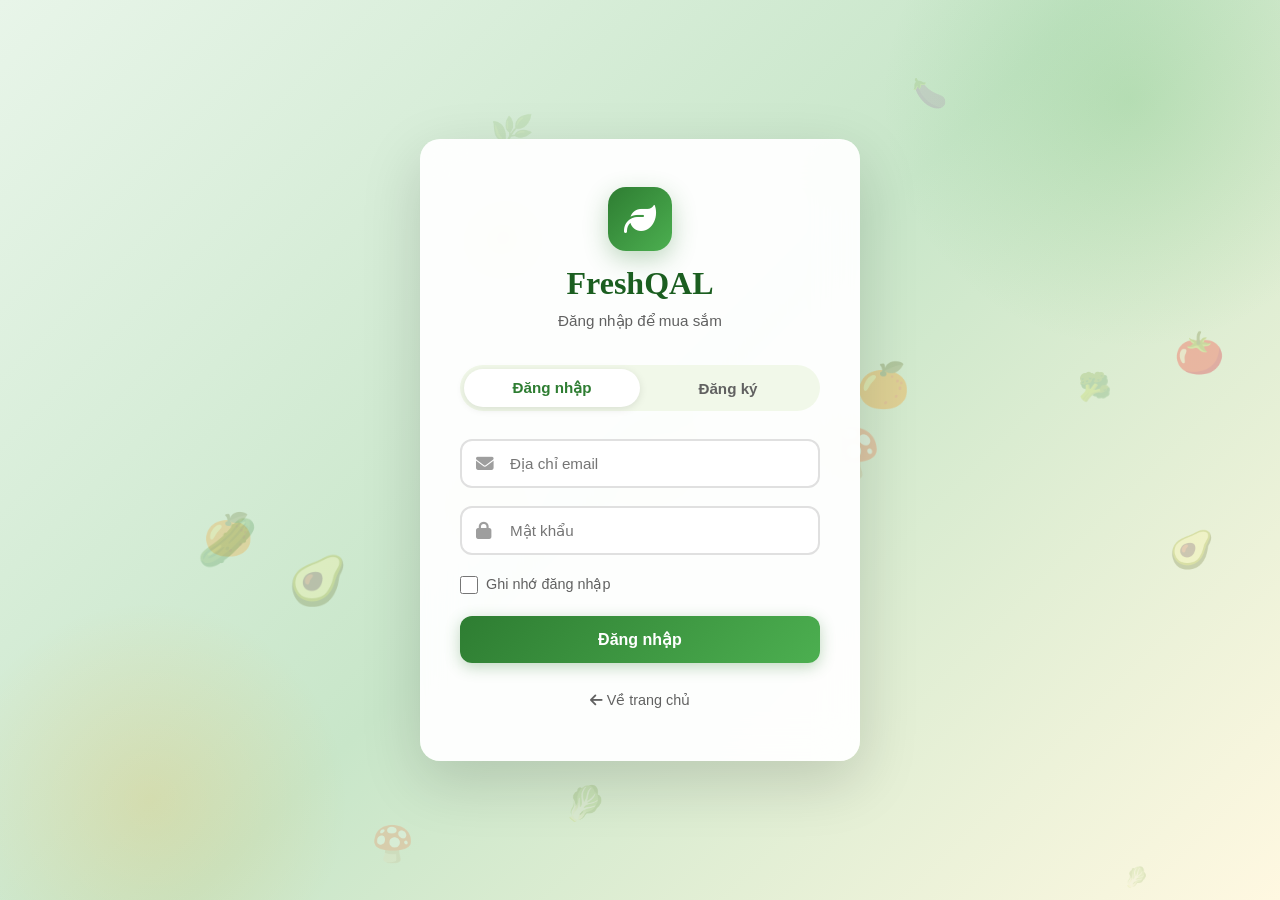
==== login.html @ bb4dff3e "upd ver fe day 2603" ====
<!DOCTYPE html>
<html lang="vi">
<head>
    <meta charset="UTF-8">
    <meta name="viewport" content="width=device-width, initial-scale=1.0">
    <title>Đăng nhập | FreshQAL - Rau Củ Quả Tươi Sạch</title>
    <link rel="stylesheet" href="css/style.css">
    <link rel="stylesheet" href="./fontawesome-free-6.6.0-web/css/all.css">
</head>
<body>

<div class="auth-page" id="authPage">
    <div class="floating-veggies" id="floatingVeggies"></div>

    <div class="auth-container">
        <div class="auth-card">
            <div class="auth-logo">
                <div class="logo-icon"><i class="fa-solid fa-leaf"></i></div>
                <h2>FreshQAL</h2>
                <p>Đăng nhập để mua sắm</p>
            </div>

            <div class="auth-tabs">
                <button class="auth-tab active" onclick="switchTab('login')">Đăng nhập</button>
                <button class="auth-tab" onclick="switchTab('register')">Đăng ký</button>
            </div>

            <!-- Login Form -->
            <form class="auth-form active" id="loginForm" onsubmit="handleLogin(event)">
                <div class="form-input-wrapper">
                    <span class="input-icon"><i class="fa-solid fa-envelope"></i></span>
                    <input type="email" id="loginEmail" placeholder="Địa chỉ email" required>
                </div>
                <div class="form-input-wrapper">
                    <span class="input-icon"><i class="fa-solid fa-lock"></i></span>
                    <input type="password" id="loginPassword" placeholder="Mật khẩu" required>
                </div>
                <label class="form-checkbox">
                    <input type="checkbox" id="rememberMe">
                    Ghi nhớ đăng nhập
                </label>
                <button type="submit" class="auth-btn">Đăng nhập</button>
            </form>

            <!-- Register Form -->
            <form class="auth-form" id="registerForm" onsubmit="handleRegister(event)">
                <div class="form-input-wrapper">
                    <span class="input-icon"><i class="fa-solid fa-user"></i></span>
                    <input type="text" id="regName" placeholder="Họ và tên" required>
                </div>
                <div class="form-input-wrapper">
                    <span class="input-icon"><i class="fa-solid fa-envelope"></i></span>
                    <input type="email" id="regEmail" placeholder="Địa chỉ email" required>
                </div>
                <div class="form-input-wrapper">
                    <span class="input-icon"><i class="fa-solid fa-lock"></i></span>
                    <input type="password" id="regPassword" placeholder="Mật khẩu" required>
                </div>
                <div class="form-input-wrapper">
                    <span class="input-icon"><i class="fa-solid fa-lock"></i></span>
                    <input type="password" id="regConfirmPassword" placeholder="Xác nhận mật khẩu" required>
                </div>
                <button type="submit" class="auth-btn">Đăng ký</button>
            </form>

            <div style="text-align:center; margin-top:24px;">
                <a href="index.html" style="color:var(--text-secondary); font-size:0.9rem;">
                <i class="fa-solid fa-arrow-left"></i> Về trang chủ
                </a>
            </div>
        </div>
    </div>
</div>

<script src="js/data.js"></script>
<script src="js/app.js"></script>
<script src="js/components.js"></script>
<script>
    /* ── Tab switching ── */
    function switchTab(tab) {
        document.querySelectorAll('.auth-tab').forEach(t => t.classList.remove('active'));
        document.querySelectorAll('.auth-form').forEach(f => {
            f.classList.remove('active');
            f.style.animation = '';
        });

        if (tab === 'login') {
            document.querySelector('.auth-tab:first-child').classList.add('active');
            const form = document.getElementById('loginForm');
            form.classList.add('active');
            form.style.animation = 'fadeInUp 0.4s ease';
        } else {
            document.querySelector('.auth-tab:last-child').classList.add('active');
            const form = document.getElementById('registerForm');
            form.classList.add('active');
            form.style.animation = 'fadeInUp 0.4s ease';
        }
    }

    /* ── Login ── */
    async function handleLogin(e) {
        e.preventDefault();
        const email = document.getElementById('loginEmail').value.trim();
        const password = document.getElementById('loginPassword').value;

        if (!email || !password) {
            showToast('Vui lòng nhập đầy đủ thông tin!', 'warning');
            return;
        }

        const btn = document.querySelector('#loginForm .auth-btn');
        btn.disabled = true;
        btn.textContent = 'Đang đăng nhập...';

        try {
            const user = await loginAPI(email, password);
            setCurrentUser(user);
            showToast(`Chào mừng ${user.name}! Đang chuyển hướng...`, 'success');

            setTimeout(() => {
                switch (user.role) {
                    case 'admin': window.location.href = 'admin/dashboard.html'; break;
                    case 'staff': window.location.href = 'staff/dashboard.html'; break;
                    default:      window.location.href = 'index.html'; break;
                }
            }, 800);
        } catch (err) {
            showToast('Email hoặc mật khẩu không đúng!', 'error');
            document.getElementById('loginForm').style.animation = 'shake 0.4s ease';
            setTimeout(() => {
                document.getElementById('loginForm').style.animation = '';
            }, 400);
        } finally {
            btn.disabled = false;
            btn.textContent = 'Đăng nhập';
        }
    }

    /* ── Register ── */
    async function handleRegister(e) {
        e.preventDefault();
        const name = document.getElementById('regName').value.trim();
        const email = document.getElementById('regEmail').value.trim();
        const password = document.getElementById('regPassword').value;
        const confirmPassword = document.getElementById('regConfirmPassword').value;

        if (!name || !email || !password || !confirmPassword) {
            showToast('Vui lòng nhập đầy đủ thông tin!', 'warning');
            return;
        }

        const emailRegex = /^[^\s@]+@[^\s@]+\.[^\s@]+$/;
        if (!emailRegex.test(email)) {
            showToast('Email không hợp lệ!', 'warning');
            return;
        }
        if (password.length < 8) {
            showToast('Mật khẩu phải có ít nhất 8 ký tự!', 'warning');
            return;
        }
        if (password !== confirmPassword) {
            showToast('Mật khẩu xác nhận không khớp!', 'error');
            return;
        }

        const btn = document.querySelector('#registerForm .auth-btn');
        btn.disabled = true;
        btn.textContent = 'Đang đăng ký...';

        try {
            const result = await signUpAPI(name, email, password, confirmPassword);
            showToast(result || 'Đăng ký thành công!', 'success');
            setTimeout(() => switchTab('login'), 800);
        } catch (err) {
            showToast(err.message || 'Đăng ký thất bại! Email có thể đã được sử dụng.', 'error');
        } finally {
            btn.disabled = false;
            btn.textContent = 'Đăng ký';
        }
    }

    /* ── Floating vegetable emojis ── */
    function createFloatingVeggies() {
        const container = document.getElementById('floatingVeggies');
        const emojis = ['🥬','🥕','🍎','🍄','🌿','🥦','🍅','🌽','🥒','🍆','🍇','🍊','🥑','🫑','🧅'];
        const count = 18;

        for (let i = 0; i < count; i++) {
            const el = document.createElement('span');
            el.className = 'floating-veggie';
            el.textContent = emojis[Math.floor(Math.random() * emojis.length)];
            el.style.left = Math.random() * 100 + '%';
            el.style.top = Math.random() * 100 + '%';
            el.style.fontSize = (1.2 + Math.random() * 2) + 'rem';
            el.style.animationDuration = (4 + Math.random() * 8) + 's';
            el.style.animationDelay = (Math.random() * 5) + 's';
            el.style.opacity = 0.12 + Math.random() * 0.18;
            container.appendChild(el);
        }
    }

    /* ── Redirect if already logged in ── */
    (function checkAlreadyLoggedIn() {
        const user = getCurrentUser();
        if (user) {
            switch (user.role) {
                case 'admin': window.location.href = 'admin/dashboard.html'; break;
                case 'staff': window.location.href = 'staff/dashboard.html'; break;
                default:      window.location.href = 'index.html'; break;
            }
        }
    })();

    document.addEventListener('DOMContentLoaded', createFloatingVeggies);
</script>

<style>
    .floating-veggies {
        position: absolute;
        top: 0; left: 0;
        width: 100%; height: 100%;
        pointer-events: none;
        z-index: 0;
        overflow: hidden;
    }
    .floating-veggie {
        position: absolute;
        animation: floatVeggie 6s ease-in-out infinite alternate;
        pointer-events: none;
        user-select: none;
    }
    @keyframes floatVeggie {
        0%   { transform: translateY(0) rotate(0deg); }
        50%  { transform: translateY(-30px) rotate(15deg); }
        100% { transform: translateY(10px) rotate(-10deg); }
    }
</style>

</body>
</html>
---- css/style.css ----
/* Category chip for product card */
.category-chip {
    background: #e8f5e9;
    color: #388e3c;
    border-radius: 12px;
    padding: 2px 10px;
    font-size: 0.85em;
    font-weight: 500;
    margin-bottom: 2px;
    display: inline-block;
    border: 1px solid #c8e6c9;
}
@import url('https://fonts.googleapis.com/css2?family=Quicksand:wght@300;400;500;600;700&family=Playfair+Display:wght@400;600;700&display=swap');

:root {
    --primary: #2E7D32;
    --primary-light: #4CAF50;
    --primary-lighter: #81C784;
    --primary-bg: #E8F5E9;
    --accent: #ffa61e;
    --accent-light: #FFA726;
    --accent-bg: #FFF3E0;
    --danger: #E53935;
    --danger-bg: #FFEBEE;
    --info: #1565C0;
    --info-bg: #E3F2FD;
    --warning: #F9A825;
    --warning-bg: #FFFDE7;
    --success: #2E7D32;
    --success-bg: #E8F5E9;
    --dark: #1B5E20;
    --text: #212121;
    --text-secondary: #616161;
    --text-light: #9E9E9E;
    --bg: #FAFFFE;
    --bg-secondary: #F1F8E9;
    --card: #FFFFFF;
    --border: #E0E0E0;
    --shadow: 0 2px 12px rgba(0,0,0,0.08);
    --shadow-lg: 0 8px 30px rgba(0,0,0,0.12);
    --shadow-xl: 0 20px 60px rgba(0,0,0,0.15);
    --radius: 12px;
    --radius-lg: 20px;
    --transition: all 0.3s cubic-bezier(0.4, 0, 0.2, 1);
    --font: 'Quicksand', sans-serif;
    --font-display: 'Playfair Display', serif;
}

* { margin: 0; padding: 0; box-sizing: border-box; }

html {
    scroll-behavior: smooth;
    font-size: 16px;
}

body {
    font-family: var(--font);
    background: var(--bg);
    color: var(--text);
    line-height: 1.6;
    overflow-x: hidden;
}

/* ═══════════════════════════════════════════
   PAGE TRANSITION
   ═══════════════════════════════════════════ */
.page-transition {
    position: fixed;
    top: 0; left: 0;
    width: 100%; height: 100%;
    background: linear-gradient(135deg, var(--primary), var(--primary-light));
    z-index: 99999;
    display: flex;
    align-items: center;
    justify-content: center;
    animation: pageSlideOut 0.6s 0.3s forwards;
}
.page-transition .loader-icon {
    font-size: 3rem;
    animation: bounce 0.6s ease infinite alternate;
    color: white;
}
@keyframes pageSlideOut {
    to { transform: translateY(-100%); opacity: 0; }
}
@keyframes bounce {
    to { transform: translateY(-15px) scale(1.1); }
}

/* ═══════════════════════════════════════════
   SCROLLBAR
   ═══════════════════════════════════════════ */
::-webkit-scrollbar { width: 8px; }
::-webkit-scrollbar-track { background: var(--bg-secondary); }
::-webkit-scrollbar-thumb {
    background: var(--primary-lighter);
    border-radius: 10px;
}
::-webkit-scrollbar-thumb:hover { background: var(--primary); }

/* ═══════════════════════════════════════════
   TYPOGRAPHY
   ═══════════════════════════════════════════ */
h1, h2, h3, h4, h5, h6 { font-weight: 700; line-height: 1.3; }
h1 { font-size: 2.5rem; }
h2 { font-size: 2rem; }
h3 { font-size: 1.5rem; }
a { text-decoration: none; color: var(--primary); transition: var(--transition); }
a:hover { color: var(--accent); }

/* ═══════════════════════════════════════════
   BUTTONS
   ═══════════════════════════════════════════ */
.btn {
    display: inline-flex;
    align-items: center;
    gap: 8px;
    padding: 12px 28px;
    border: none;
    border-radius: 50px;
    font-family: var(--font);
    font-size: 0.95rem;
    font-weight: 600;
    cursor: pointer;
    transition: var(--transition);
    position: relative;
    overflow: hidden;
    text-decoration: none;
}
.btn::after {
    content: '';
    position: absolute;
    top: 50%; left: 50%;
    width: 0; height: 0;
    border-radius: 50%;
    background: rgba(255,255,255,0.3);
    transform: translate(-50%,-50%);
    transition: width 0.6s, height 0.6s;
}
.btn:active::after {
    width: 300px; height: 300px;
}

.btn-primary {
    background: linear-gradient(135deg, var(--primary), var(--primary-light));
    color: white;
    box-shadow: 0 4px 15px rgba(46,125,50,0.3);
}
.btn-primary:hover {
    transform: translateY(-2px);
    box-shadow: 0 6px 25px rgba(46,125,50,0.4);
}

.btn-accent {
    background: linear-gradient(135deg, var(--accent), var(--accent-light));
    color: white;
    box-shadow: 0 4px 15px rgba(255,111,0,0.3);
}
.btn-accent:hover {
    transform: translateY(-2px);
    box-shadow: 0 6px 25px rgba(255,111,0,0.4);
}

.btn-outline {
    background: transparent;
    color: var(--primary);
    border: 2px solid var(--primary);
}
.btn-outline:hover {
    background: var(--primary);
    color: white;
    transform: translateY(-2px);
}

.btn-danger {
    background: linear-gradient(135deg, var(--danger), #EF5350);
    color: white;
    box-shadow: 0 4px 15px rgba(229,57,53,0.3);
}
.btn-danger:hover {
    transform: translateY(-2px);
    box-shadow: 0 6px 25px rgba(229,57,53,0.4);
}

.btn-sm { padding: 8px 18px; font-size: 0.85rem; }
.btn-lg { padding: 16px 36px; font-size: 1.1rem; }
.btn-icon {
    width: 42px; height: 42px;
    padding: 0;
    border-radius: 50%;
    display: inline-flex;
    align-items: center;
    justify-content: center;
}

.btn-ghost {
    background: transparent;
    color: var(--text-secondary);
    padding: 8px 16px;
}
.btn-ghost:hover { background: var(--primary-bg); color: var(--primary); }

/* ═══════════════════════════════════════════
   HEADER / NAVBAR
   ═══════════════════════════════════════════ */
.navbar {
    position: fixed;
    top: 0; left: 0; right: 0;
    z-index: 1000;
    background: rgba(255,255,255,0.95);
    backdrop-filter: blur(20px);
    -webkit-backdrop-filter: blur(20px);
    border-bottom: 1px solid rgba(0,0,0,0.05);
    transition: var(--transition);
}
.navbar.scrolled {
    box-shadow: 0 2px 20px rgba(0,0,0,0.1);
}
.navbar-inner {
    max-width: 1400px;
    margin: 0 auto;
    padding: 0 24px;
    display: flex;
    align-items: center;
    justify-content: space-between;
    height: 72px;
}
.nav-logo {
    display: flex;
    align-items: center;
    gap: 10px;
    font-size: 1.5rem;
    font-weight: 700;
    color: var(--primary);
}
.nav-logo span { font-family: var(--font-display); }
.nav-logo .logo-icon {
    width: 42px; height: 42px;
    background: linear-gradient(135deg, var(--primary), var(--primary-light));
    border-radius: 12px;
    display: flex; align-items: center; justify-content: center;
    font-size: 1.4rem;
    color: white;
    box-shadow: 0 4px 12px rgba(46,125,50,0.3);
}

.nav-search {
    flex: 1;
    max-width: 500px;
    margin: 0 40px;
    position: relative;
}
.nav-search input {
    width: 100%;
    padding: 12px 20px 12px 48px;
    border: 2px solid var(--border);
    border-radius: 50px;
    font-family: var(--font);
    font-size: 0.95rem;
    background: var(--bg-secondary);
    transition: var(--transition);
    outline: none;
}
.nav-search input:focus {
    border-color: var(--primary-light);
    background: white;
    box-shadow: 0 0 0 4px rgba(76,175,80,0.1);
}
.nav-search .search-icon {
    position: absolute;
    left: 18px; top: 50%;
    transform: translateY(-50%);
    color: var(--text-light);
    font-size: 1.1rem;
}

.nav-actions {
    display: flex;
    align-items: center;
    gap: 8px;
}
.nav-actions .nav-btn {
    width: 44px; height: 44px;
    border-radius: 50%;
    border: none;
    background: transparent;
    cursor: pointer;
    display: flex; align-items: center; justify-content: center;
    font-size: 1.3rem;
    color: var(--text-secondary);
    transition: var(--transition);
    position: relative;
}
.nav-actions .nav-btn:hover {
    background: var(--primary-bg);
    color: var(--primary);
    transform: scale(1.1);
}
.nav-btn .badge {
    position: absolute;
    top: 2px; right: 2px;
    width: 20px; height: 20px;
    background: var(--danger);
    color: white;
    border-radius: 50%;
    font-size: 0.7rem;
    font-weight: 700;
    display: flex; align-items: center; justify-content: center;
    border: 2px solid white;
    animation: badgePop 0.3s ease;
}
@keyframes badgePop {
    0% { transform: scale(0); }
    50% { transform: scale(1.3); }
    100% { transform: scale(1); }
}

.nav-user {
    display: flex;
    align-items: center;
    gap: 10px;
    padding: 6px 16px 6px 6px;
    border-radius: 50px;
    background: var(--primary-bg);
    cursor: pointer;
    transition: var(--transition);
    border: none;
    font-family: var(--font);
}
.nav-user:hover { background: var(--primary-lighter); color: white; }
.nav-user .avatar {
    width: 34px; height: 34px;
    border-radius: 50%;
    background: linear-gradient(135deg, var(--primary), var(--accent));
    display: flex; align-items: center; justify-content: center;
    color: white;
    font-weight: 700;
    font-size: 0.85rem;
}
.nav-user .user-name {
    font-weight: 600;
    font-size: 0.9rem;
    color: var(--dark);
}

/* Mobile menu */
.mobile-menu-btn {
    display: none;
    width: 44px; height: 44px;
    border: none;
    background: transparent;
    cursor: pointer;
    flex-direction: column;
    align-items: center;
    justify-content: center;
    gap: 5px;
}
.mobile-menu-btn span {
    width: 24px; height: 2.5px;
    background: var(--text);
    border-radius: 2px;
    transition: var(--transition);
}

/* ═══════════════════════════════════════════
   HERO SECTION
   ═══════════════════════════════════════════ */
.hero {
    min-height: 600px;
    margin-top: 72px;
    background: linear-gradient(135deg, #E8F5E9 0%, #C8E6C9 50%, #FFF8E1 100%);
    display: flex;
    align-items: center;
    overflow: hidden;
    position: relative;
}
.hero::before {
    content: '';
    position: absolute;
    top: -50%; right: -20%;
    width: 800px; height: 800px;
    background: radial-gradient(circle, rgba(76,175,80,0.15), transparent 70%);
    border-radius: 50%;
    animation: floatBg 20s ease infinite;
}
.hero::after {
    content: '';
    position: absolute;
    bottom: -30%; left: -10%;
    width: 600px; height: 600px;
    background: radial-gradient(circle, rgba(255,152,0,0.1), transparent 70%);
    border-radius: 50%;
    animation: floatBg 15s ease infinite reverse;
}
@keyframes floatBg {
    0%, 100% { transform: translate(0, 0); }
    50% { transform: translate(30px, -30px); }
}

.hero-inner {
    max-width: 1400px;
    margin: 0 auto;
    padding: 60px 24px;
    display: grid;
    grid-template-columns: 1fr 1fr;
    gap: 60px;
    align-items: center;
    position: relative;
    z-index: 1;
}
.hero-content h1 {
    font-family: var(--font-display);
    font-size: 3.5rem;
    color: var(--dark);
    margin-bottom: 20px;
    line-height: 1.2;
}
.hero-content h1 .highlight {
    color: var(--primary);
    position: relative;
}
.hero-content h1 .highlight::after {
    content: '';
    position: absolute;
    bottom: 5px; left: 0;
    width: 100%; height: 12px;
    background: rgba(255,152,0,0.3);
    border-radius: 6px;
    z-index: -1;
}
.hero-content p {
    font-size: 1.15rem;
    color: var(--text-secondary);
    margin-bottom: 32px;
    max-width: 500px;
}
.hero-buttons { display: flex; gap: 16px; flex-wrap: wrap; }

.hero-visual {
    display: flex;
    align-items: center;
    justify-content: center;
    position: relative;
}
.hero-image-grid {
    display: grid;
    grid-template-columns: repeat(2, 1fr);
    gap: 16px;
    max-width: 480px;
}
.hero-card {
    background: white;
    border-radius: var(--radius-lg);
    overflow: hidden;
    box-shadow: var(--shadow);
    transition: var(--transition);
    animation: fadeInUp 0.6s ease backwards;
}
.hero-card:nth-child(1) { animation-delay: 0.1s; }
.hero-card:nth-child(2) { animation-delay: 0.2s; transform: translateY(30px); }
.hero-card:nth-child(3) { animation-delay: 0.3s; }
.hero-card:nth-child(4) { animation-delay: 0.4s; transform: translateY(30px); }
.hero-card:hover { transform: translateY(-8px); box-shadow: var(--shadow-lg); }
.hero-card:nth-child(2):hover { transform: translateY(22px); }
.hero-card:nth-child(4):hover { transform: translateY(22px); }
.hero-card-img {
    height: 140px;
    display: flex; align-items: center; justify-content: center;
    font-size: 4rem;
    background: linear-gradient(135deg, var(--primary-bg), #C8E6C9);
}
.hero-card-info { padding: 14px; }
.hero-card-info h4 { font-size: 0.9rem; color: var(--text); }
.hero-card-info .price { color: var(--accent); font-weight: 700; font-size: 0.95rem; }

.hero-stats {
    display: flex;
    gap: 40px;
    margin-top: 40px;
}
.hero-stat { text-align: center; }
.hero-stat .stat-num {
    font-size: 2rem;
    font-weight: 700;
    color: var(--primary);
    font-family: var(--font-display);
}
.hero-stat .stat-label {
    font-size: 0.85rem;
    color: var(--text-secondary);
}

/* ═══════════════════════════════════════════
   FLOATING DECORATIONS
   ═══════════════════════════════════════════ */
.floating-item {
    position: absolute;
    font-size: 2.5rem;
    opacity: 0.6;
    animation: float 6s ease-in-out infinite;
    z-index: 0;
    pointer-events: none;
}
.floating-item:nth-child(1) { top: 15%; left: 5%; animation-delay: 0s; }
.floating-item:nth-child(2) { top: 60%; right: 8%; animation-delay: 1s; font-size: 2rem; }
.floating-item:nth-child(3) { bottom: 20%; left: 15%; animation-delay: 2s; font-size: 1.8rem; }
.floating-item:nth-child(4) { top: 30%; right: 25%; animation-delay: 3s; font-size: 2.2rem; }
@keyframes float {
    0%, 100% { transform: translateY(0) rotate(0deg); }
    50% { transform: translateY(-20px) rotate(10deg); }
}

/* ═══════════════════════════════════════════
   SECTION STYLES
   ═══════════════════════════════════════════ */
.section {
    padding: 80px 24px;
    max-width: 1400px;
    margin: 0 auto;
}
.section-header {
    text-align: center;
    margin-bottom: 50px;
}
.section-header h2 {
    font-family: var(--font-display);
    color: var(--dark);
    margin-bottom: 12px;
}
.section-header p {
    color: var(--text-secondary);
    font-size: 1.05rem;
}
.section-header .section-line {
    width: 60px; height: 4px;
    background: linear-gradient(to right, var(--primary), var(--accent));
    border-radius: 2px;
    margin: 16px auto 0;
}

/* ═══════════════════════════════════════════
   CATEGORY CARDS
   ═══════════════════════════════════════════ */
.category-grid {
    display: grid;
    grid-template-columns: repeat(auto-fit, minmax(200px, 1fr));
    gap: 20px;
}
.category-card {
    background: white;
    border-radius: var(--radius-lg);
    padding: 30px 20px;
    text-align: center;
    cursor: pointer;
    transition: var(--transition);
    border: 2px solid transparent;
    position: relative;
    overflow: hidden;
}
.category-card::before {
    content: '';
    position: absolute;
    top: 0; left: 0;
    width: 100%; height: 100%;
    background: linear-gradient(135deg, var(--primary-bg), transparent);
    opacity: 0;
    transition: var(--transition);
}
.category-card:hover {
    border-color: var(--primary-light);
    transform: translateY(-8px);
    box-shadow: var(--shadow-lg);
}
.category-card:hover::before { opacity: 1; }
.category-card .cat-icon {
    font-size: 3rem;
    margin-bottom: 12px;
    display: block;
    position: relative;
    z-index: 1;
    transition: var(--transition);
}
.category-card:hover .cat-icon { transform: scale(1.2) rotate(-5deg); }
.category-card h4 {
    font-size: 1rem;
    color: var(--text);
    position: relative;
    z-index: 1;
}
.category-card .cat-count {
    font-size: 0.85rem;
    color: var(--text-light);
    margin-top: 4px;
    position: relative;
    z-index: 1;
}

/* ═══════════════════════════════════════════
   PRODUCT CARDS
   ═══════════════════════════════════════════ */
.product-grid {
    display: grid;
    grid-template-columns: repeat(auto-fill, minmax(260px, 1fr));
    gap: 24px;
}
.product-card {
    background: white;
    border-radius: var(--radius-lg);
    overflow: hidden;
    box-shadow: var(--shadow);
    transition: var(--transition);
    cursor: pointer;
    position: relative;
}
.product-card:hover {
    transform: translateY(-8px);
    box-shadow: var(--shadow-lg);
}
.product-card .card-img {
    height: 220px;
    background: linear-gradient(135deg, #f0f9f0, #e8f5e9);
    display: flex; align-items: center; justify-content: center;
    font-size: 5rem;
    position: relative;
    overflow: hidden;
}
.product-card .card-img::after {
    content: '';
    position: absolute;
    bottom: 0; left: 0; right: 0;
    height: 40px;
    background: linear-gradient(transparent, rgba(255,255,255,0.8));
}
.product-card .card-badge {
    position: absolute;
    top: 12px; left: 12px;
    padding: 4px 12px;
    border-radius: 20px;
    font-size: 0.75rem;
    font-weight: 700;
    z-index: 2;
}
.badge-new { background: var(--primary); color: white; }
.badge-sale { background: var(--danger); color: white; }
.badge-hot { background: var(--accent); color: white; }

.product-card .card-actions {
    position: absolute;
    top: 12px; right: 12px;
    display: flex;
    flex-direction: column;
    gap: 8px;
    z-index: 2;
    opacity: 0;
    transform: translateX(10px);
    transition: var(--transition);
}
.product-card:hover .card-actions {
    opacity: 1;
    transform: translateX(0);
}
.card-actions .action-btn {
    width: 38px; height: 38px;
    border-radius: 50%;
    border: none;
    background: white;
    box-shadow: 0 2px 8px rgba(0,0,0,0.15);
    cursor: pointer;
    display: flex; align-items: center; justify-content: center;
    font-size: 1rem;
    transition: var(--transition);
}
.card-actions .action-btn:hover {
    background: var(--primary);
    color: white;
    transform: scale(1.15);
}

.product-card .card-body { padding: 18px; }
.product-card .card-category {
    font-size: 0.8rem;
    color: var(--primary);
    font-weight: 600;
    text-transform: uppercase;
    letter-spacing: 0.5px;
}
.product-card .card-title {
    font-size: 1.05rem;
    font-weight: 700;
    color: var(--text);
    margin: 6px 0 8px;
    display: -webkit-box;
    -webkit-line-clamp: 2;
    -webkit-box-orient: vertical;
    overflow: hidden;
}
.product-card .card-meta {
    display: flex;
    align-items: center;
    gap: 6px;
    font-size: 0.82rem;
    color: var(--text-light);
    margin-bottom: 12px;
}
.product-card .card-footer {
    display: flex;
    align-items: center;
    justify-content: space-between;
}
.product-card .card-price {
    font-size: 1.2rem;
    font-weight: 700;
    color: var(--accent);
}
.product-card .card-price small {
    font-size: 0.75rem;
    color: var(--text-light);
    font-weight: 400;
}
.product-card .add-cart-btn {
    width: 40px; height: 40px;
    border-radius: 50%;
    border: 2px solid var(--primary);
    background: transparent;
    color: var(--primary);
    cursor: pointer;
    display: flex; align-items: center; justify-content: center;
    font-size: 1.2rem;
    transition: var(--transition);
}
.product-card .add-cart-btn:hover {
    background: var(--primary);
    color: white;
    transform: rotate(90deg) scale(1.1);
}

/* ═══════════════════════════════════════════
   PRODUCT DETAIL PAGE
   ═══════════════════════════════════════════ */
.product-detail {
    margin-top: 72px;
    padding: 40px 24px;
    max-width: 1400px;
    margin-left: auto;
    margin-right: auto;
}
.product-detail-grid {
    display: grid;
    grid-template-columns: 1fr 1fr;
    gap: 50px;
    align-items: start;
}
.pd-gallery { position: relative; }
.pd-main-image {
    width: 100%;
    height: 450px;
    background: linear-gradient(135deg, #f0f9f0, #e8f5e9);
    border-radius: var(--radius-lg);
    display: flex; align-items: center; justify-content: center;
    font-size: 10rem;
    overflow: hidden;
    position: relative;
}
.pd-main-image img {
    max-width: 100%; max-height: 100%; object-fit: contain;
}
.pd-thumbnails {
    display: flex;
    gap: 12px;
    margin-top: 16px;
}
.pd-thumb {
    width: 80px; height: 80px;
    border-radius: var(--radius);
    background: var(--primary-bg);
    display: flex; align-items: center; justify-content: center;
    font-size: 2.5rem;
    cursor: pointer;
    border: 2px solid transparent;
    transition: var(--transition);
}
.pd-thumb:hover, .pd-thumb.active {
    border-color: var(--primary);
    transform: scale(1.05);
}

.pd-info h1 {
    font-family: var(--font-display);
    font-size: 2rem;
    color: var(--dark);
    margin-bottom: 10px;
}
.pd-category {
    display: inline-block;
    padding: 4px 14px;
    background: var(--primary-bg);
    color: var(--primary);
    border-radius: 20px;
    font-size: 0.85rem;
    font-weight: 600;
    margin-bottom: 16px;
}
.pd-price {
    font-size: 2rem;
    font-weight: 700;
    color: var(--accent);
    margin-bottom: 20px;
}
.pd-price small {
    font-size: 0.9rem;
    color: var(--text-light);
    font-weight: 400;
}

.pd-specs {
    display: grid;
    grid-template-columns: repeat(2, 1fr);
    gap: 12px;
    margin-bottom: 24px;
}
.pd-spec {
    padding: 12px 16px;
    background: var(--bg-secondary);
    border-radius: var(--radius);
    display: flex;
    align-items: center;
    gap: 10px;
}
.pd-spec .spec-icon { font-size: 1.3rem; }
.pd-spec .spec-label { font-size: 0.8rem; color: var(--text-light); }
.pd-spec .spec-value { font-size: 0.9rem; font-weight: 600; color: var(--text); }

.pd-description {
    margin-bottom: 24px;
    padding: 20px;
    background: var(--bg-secondary);
    border-radius: var(--radius);
}
.pd-description h3 { margin-bottom: 10px; font-size: 1.1rem; }
.pd-description p { color: var(--text-secondary); font-size: 0.95rem; }

.pd-quantity {
    display: flex;
    align-items: center;
    gap: 16px;
    margin-bottom: 24px;
}
.qty-control {
    display: flex;
    align-items: center;
    border: 2px solid var(--border);
    border-radius: 50px;
    overflow: hidden;
}
.qty-control button {
    width: 44px; height: 44px;
    border: none;
    background: transparent;
    cursor: pointer;
    font-size: 1.2rem;
    font-weight: 700;
    color: var(--text);
    transition: var(--transition);
}
.qty-control button:hover { background: var(--primary-bg); color: var(--primary); }
.qty-control input {
    width: 60px;
    text-align: center;
    border: none;
    font-family: var(--font);
    font-size: 1.1rem;
    font-weight: 700;
    outline: none;
}
.qty-stock {
    font-size: 0.9rem;
    color: var(--text-light);
}
.qty-stock strong { color: var(--primary); }

.pd-buttons {
    display: flex;
    gap: 14px;
    flex-wrap: wrap;
}

/* ═══════════════════════════════════════════
   CART PAGE
   ═══════════════════════════════════════════ */
.cart-page, .checkout-page, .orders-page {
    margin-top: 72px;
    padding: 40px 24px;
    max-width: 1200px;
    margin-left: auto;
    margin-right: auto;
}
.page-title {
    font-family: var(--font-display);
    font-size: 2rem;
    color: var(--dark);
    margin-bottom: 30px;
    display: flex;
    align-items: center;
    gap: 12px;
}
.page-title .title-icon { font-size: 1.5rem; }

.cart-layout {
    display: grid;
    grid-template-columns: 1fr 360px;
    gap: 30px;
    align-items: start;
}

.cart-items { display: flex; flex-direction: column; gap: 16px; }
.cart-item {
    display: grid;
    grid-template-columns: 100px 1fr auto;
    gap: 20px;
    align-items: center;
    background: white;
    padding: 20px;
    border-radius: var(--radius-lg);
    box-shadow: var(--shadow);
    transition: var(--transition);
    animation: fadeInUp 0.3s ease;
}
.cart-item:hover { box-shadow: var(--shadow-lg); }
.cart-item-img {
    width: 100px; height: 100px;
    background: var(--primary-bg);
    border-radius: var(--radius);
    display: flex; align-items: center; justify-content: center;
    font-size: 3rem;
}
.cart-item-info h4 { font-size: 1rem; color: var(--text); margin-bottom: 4px; }
.cart-item-info .item-price {
    font-size: 1.1rem;
    font-weight: 700;
    color: var(--accent);
}
.cart-item-actions {
    display: flex;
    flex-direction: column;
    align-items: flex-end;
    gap: 10px;
}
.cart-item-actions .remove-btn {
    border: none;
    background: none;
    color: var(--text-light);
    cursor: pointer;
    font-size: 1.2rem;
    padding: 4px;
    transition: var(--transition);
}
.cart-item-actions .remove-btn:hover { color: var(--danger); transform: scale(1.2); }

.cart-summary {
    background: white;
    border-radius: var(--radius-lg);
    padding: 28px;
    box-shadow: var(--shadow);
    position: sticky;
    top: 100px;
}
.cart-summary h3 { margin-bottom: 20px; font-size: 1.2rem; }
.summary-row {
    display: flex;
    justify-content: space-between;
    padding: 12px 0;
    border-bottom: 1px solid var(--border);
    font-size: 0.95rem;
}
.summary-row:last-of-type { border-bottom: none; }
.summary-total {
    display: flex;
    justify-content: space-between;
    padding: 16px 0;
    border-top: 2px solid var(--primary);
    margin-top: 8px;
    font-size: 1.2rem;
    font-weight: 700;
}
.summary-total .total-amount { color: var(--accent); }

.cart-empty {
    text-align: center;
    padding: 60px 20px;
}
.cart-empty .empty-icon { font-size: 5rem; margin-bottom: 16px; opacity: 0.5; }
.cart-empty h3 { color: var(--text-secondary); margin-bottom: 8px; }
.cart-empty p { color: var(--text-light); margin-bottom: 24px; }

/* ═══════════════════════════════════════════
   CHECKOUT PAGE
   ═══════════════════════════════════════════ */
.checkout-layout {
    display: grid;
    grid-template-columns: 1fr 400px;
    gap: 30px;
    align-items: start;
}
.checkout-section {
    background: white;
    border-radius: var(--radius-lg);
    padding: 28px;
    box-shadow: var(--shadow);
    margin-bottom: 20px;
}
.checkout-section h3 {
    font-size: 1.1rem;
    margin-bottom: 20px;
    padding-bottom: 12px;
    border-bottom: 2px solid var(--primary-bg);
    display: flex;
    align-items: center;
    gap: 10px;
}

/* ═══════════════════════════════════════════
   FORMS
   ═══════════════════════════════════════════ */
.form-group {
    margin-bottom: 20px;
}
.form-group label {
    display: block;
    font-size: 0.9rem;
    font-weight: 600;
    color: var(--text);
    margin-bottom: 6px;
}
.form-control {
    width: 100%;
    padding: 12px 16px;
    border: 2px solid var(--border);
    border-radius: var(--radius);
    font-family: var(--font);
    font-size: 0.95rem;
    transition: var(--transition);
    outline: none;
    background: white;
}
.form-control:focus {
    border-color: var(--primary);
    box-shadow: 0 0 0 4px rgba(76,175,80,0.1);
}
textarea.form-control { resize: vertical; min-height: 100px; }
select.form-control { cursor: pointer; }

.form-row {
    display: grid;
    grid-template-columns: repeat(2, 1fr);
    gap: 16px;
}

/* Payment methods */
.payment-options {
    display: flex;
    flex-direction: column;
    gap: 12px;
}
.payment-option {
    display: flex;
    align-items: center;
    gap: 14px;
    padding: 16px;
    border: 2px solid var(--border);
    border-radius: var(--radius);
    cursor: pointer;
    transition: var(--transition);
}
.payment-option:hover, .payment-option.active {
    border-color: var(--primary);
    background: var(--primary-bg);
}
.payment-option .pay-icon { font-size: 1.5rem; }
.payment-option .pay-name { font-weight: 600; }
.payment-option .pay-desc { font-size: 0.82rem; color: var(--text-light); }
.payment-option input[type="radio"] {
    width: 20px; height: 20px;
    accent-color: var(--primary);
}

/* ═══════════════════════════════════════════
   ORDERS PAGE
   ═══════════════════════════════════════════ */
.order-tabs {
    display: flex;
    gap: 8px;
    margin-bottom: 24px;
    overflow-x: auto;
    padding-bottom: 4px;
}
.order-tab {
    padding: 10px 22px;
    border-radius: 50px;
    border: 2px solid var(--border);
    background: white;
    font-family: var(--font);
    font-weight: 600;
    font-size: 0.9rem;
    cursor: pointer;
    transition: var(--transition);
    white-space: nowrap;
}
.order-tab:hover { border-color: var(--primary-light); color: var(--primary); }
.order-tab.active {
    background: var(--primary);
    color: white;
    border-color: var(--primary);
}

.order-card {
    background: white;
    border-radius: var(--radius-lg);
    box-shadow: var(--shadow);
    margin-bottom: 16px;
    overflow: hidden;
    transition: var(--transition);
}
.order-card:hover { box-shadow: var(--shadow-lg); }
.order-header {
    display: flex;
    justify-content: space-between;
    align-items: center;
    padding: 18px 24px;
    background: var(--bg-secondary);
    border-bottom: 1px solid var(--border);
}
.order-id { font-weight: 700; color: var(--primary); }
.order-status {
    padding: 4px 14px;
    border-radius: 20px;
    font-size: 0.82rem;
    font-weight: 700;
}
.status-pending { background: var(--warning-bg); color: var(--warning); }
.status-approve { background: var(--info-bg); color: var(--info); }
.status-resolve { background: var(--success-bg); color: var(--success); }
.status-reject { background: var(--danger-bg); color: var(--danger); }

.order-body { padding: 20px 24px; }
.order-item {
    display: flex;
    align-items: center;
    gap: 14px;
    padding: 10px 0;
    border-bottom: 1px dashed var(--border);
}
.order-item:last-child { border-bottom: none; }
.order-item-img {
    width: 56px; height: 56px;
    background: var(--primary-bg);
    border-radius: var(--radius);
    display: flex; align-items: center; justify-content: center;
    font-size: 1.8rem;
}
.order-item-name { flex: 1; font-weight: 600; }
.order-item-qty { color: var(--text-light); font-size: 0.9rem; }
.order-item-price { font-weight: 700; color: var(--accent); }
.order-footer {
    display: flex;
    justify-content: space-between;
    align-items: center;
    padding: 16px 24px;
    background: var(--bg-secondary);
    border-top: 1px solid var(--border);
}
.order-total { font-size: 1.15rem; font-weight: 700; }
.order-total span { color: var(--accent); }

/* ═══════════════════════════════════════════
   AUTH PAGE (LOGIN / REGISTER)
   ═══════════════════════════════════════════ */
.auth-page {
    min-height: 100vh;
    display: flex;
    align-items: center;
    justify-content: center;
    background: linear-gradient(135deg, #E8F5E9, #C8E6C9, #FFF8E1);
    position: relative;
    overflow: hidden;
}
.auth-page::before {
    content: '';
    position: absolute;
    width: 500px; height: 500px;
    background: radial-gradient(circle, rgba(76,175,80,0.2), transparent 70%);
    top: -150px; right: -100px;
    border-radius: 50%;
}
.auth-page::after {
    content: '';
    position: absolute;
    width: 400px; height: 400px;
    background: radial-gradient(circle, rgba(255,152,0,0.15), transparent 70%);
    bottom: -100px; left: -50px;
    border-radius: 50%;
}

.auth-container {
    width: 100%;
    max-width: 480px;
    padding: 20px;
    position: relative;
    z-index: 1;
}
.auth-card {
    background: rgba(255,255,255,0.95);
    backdrop-filter: blur(20px);
    border-radius: var(--radius-lg);
    padding: 48px 40px;
    box-shadow: var(--shadow-xl);
    animation: fadeInUp 0.6s ease;
}
.auth-logo {
    text-align: center;
    margin-bottom: 32px;
}
.auth-logo .logo-icon {
    width: 64px; height: 64px;
    background: linear-gradient(135deg, var(--primary), var(--primary-light));
    border-radius: 18px;
    display: inline-flex; align-items: center; justify-content: center;
    font-size: 2rem;
    color: white;
    margin-bottom: 12px;
    box-shadow: 0 8px 25px rgba(46,125,50,0.3);
}
.auth-logo h2 { font-family: var(--font-display); color: var(--dark); }
.auth-logo p { color: var(--text-secondary); font-size: 0.95rem; margin-top: 4px; }

.auth-tabs {
    display: flex;
    background: var(--bg-secondary);
    border-radius: 50px;
    padding: 4px;
    margin-bottom: 28px;
}
.auth-tab {
    flex: 1;
    padding: 10px;
    text-align: center;
    border-radius: 50px;
    border: none;
    background: transparent;
    font-family: var(--font);
    font-weight: 600;
    font-size: 0.95rem;
    cursor: pointer;
    transition: var(--transition);
    color: var(--text-secondary);
}
.auth-tab.active {
    background: white;
    color: var(--primary);
    box-shadow: 0 2px 8px rgba(0,0,0,0.1);
}

.auth-form { display: none; }
.auth-form.active { display: block; animation: fadeIn 0.3s ease; }

.form-input-wrapper {
    position: relative;
    margin-bottom: 18px;
}
.form-input-wrapper .input-icon {
    position: absolute;
    left: 16px; top: 50%;
    transform: translateY(-50%);
    color: var(--text-light);
    font-size: 1.1rem;
}
.form-input-wrapper input {
    width: 100%;
    padding: 14px 16px 14px 48px;
    border: 2px solid var(--border);
    border-radius: var(--radius);
    font-family: var(--font);
    font-size: 0.95rem;
    transition: var(--transition);
    outline: none;
}
.form-input-wrapper input:focus {
    border-color: var(--primary);
    box-shadow: 0 0 0 4px rgba(76,175,80,0.1);
}

.form-checkbox {
    display: flex;
    align-items: center;
    gap: 8px;
    margin-bottom: 20px;
    font-size: 0.9rem;
    color: var(--text-secondary);
}
.form-checkbox input { accent-color: var(--primary); width: 18px; height: 18px; }

.auth-btn {
    width: 100%;
    padding: 14px;
    border: none;
    border-radius: var(--radius);
    background: linear-gradient(135deg, var(--primary), var(--primary-light));
    color: white;
    font-family: var(--font);
    font-size: 1rem;
    font-weight: 700;
    cursor: pointer;
    transition: var(--transition);
    box-shadow: 0 4px 15px rgba(46,125,50,0.3);
    position: relative;
    overflow: hidden;
}
.auth-btn:hover {
    transform: translateY(-2px);
    box-shadow: 0 6px 25px rgba(46,125,50,0.4);
}
.auth-btn::after {
    content: '';
    position: absolute;
    top: 50%; left: 50%;
    width: 0; height: 0;
    border-radius: 50%;
    background: rgba(255,255,255,0.3);
    transform: translate(-50%,-50%);
    transition: width 0.6s, height 0.6s;
}
.auth-btn:active::after { width: 400px; height: 400px; }

/* ═══════════════════════════════════════════
   ADMIN / STAFF SIDEBAR LAYOUT
   ═══════════════════════════════════════════ */
.admin-layout {
    display: flex;
    min-height: 100vh;
}
.sidebar {
    width: 260px;
    background: linear-gradient(180deg, var(--dark) 0%, #1B5E20 100%);
    color: white;
    position: fixed;
    top: 0; left: 0; bottom: 0;
    z-index: 100;
    overflow-y: auto;
    transition: var(--transition);
}
.sidebar-header {
    padding: 24px 20px;
    border-bottom: 1px solid rgba(255,255,255,0.1);
    display: flex;
    align-items: center;
    gap: 12px;
}
.sidebar-header .sidebar-logo {
    width: 42px; height: 42px;
    background: rgba(255,255,255,0.15);
    border-radius: 12px;
    display: flex; align-items: center; justify-content: center;
    font-size: 1.4rem;
}
.sidebar-header h3 {
    font-size: 1.1rem;
    font-weight: 700;
}
.sidebar-header small {
    font-size: 0.75rem;
    opacity: 0.7;
}

.sidebar-nav { padding: 16px 12px; }
.sidebar-nav .nav-label {
    font-size: 0.7rem;
    text-transform: uppercase;
    letter-spacing: 1.5px;
    opacity: 0.5;
    padding: 16px 12px 8px;
}
.sidebar-nav a {
    display: flex;
    align-items: center;
    gap: 12px;
    padding: 12px 16px;
    color: rgba(255,255,255,0.7);
    border-radius: var(--radius);
    transition: var(--transition);
    font-weight: 500;
    font-size: 0.95rem;
    margin-bottom: 2px;
}
.sidebar-nav a:hover {
    background: rgba(255,255,255,0.1);
    color: white;
    transform: translateX(4px);
}
.sidebar-nav a.active {
    background: rgba(255,255,255,0.15);
    color: white;
    font-weight: 700;
}
.sidebar-nav a .nav-icon { font-size: 1.2rem; width: 24px; text-align: center; }

.main-content {
    flex: 1;
    margin-left: 260px;
    padding: 24px;
    background: var(--bg);
    min-height: 100vh;
}

/* Top bar in admin */
.topbar {
    display: flex;
    justify-content: space-between;
    align-items: center;
    margin-bottom: 28px;
    background: white;
    padding: 16px 24px;
    border-radius: var(--radius-lg);
    box-shadow: var(--shadow);
}
.topbar h2 { font-size: 1.5rem; color: var(--dark); }
.topbar-actions { display: flex; align-items: center; gap: 12px; }

/* Dashboard stats */
.stats-grid {
    display: grid;
    grid-template-columns: repeat(auto-fit, minmax(240px, 1fr));
    gap: 20px;
    margin-bottom: 28px;
}
.stat-card {
    background: white;
    border-radius: var(--radius-lg);
    padding: 24px;
    box-shadow: var(--shadow);
    display: flex;
    align-items: center;
    gap: 18px;
    transition: var(--transition);
    position: relative;
    overflow: hidden;
}
.stat-card::before {
    content: '';
    position: absolute;
    top: 0; left: 0;
    width: 4px; height: 100%;
}
.stat-card:hover { transform: translateY(-4px); box-shadow: var(--shadow-lg); }
.stat-card .stat-icon {
    width: 56px; height: 56px;
    border-radius: 16px;
    display: flex; align-items: center; justify-content: center;
    font-size: 1.6rem;
}
.stat-card .stat-info h4 { font-size: 0.85rem; color: var(--text-light); font-weight: 500; }
.stat-card .stat-info .stat-number {
    font-size: 1.8rem;
    font-weight: 700;
    color: var(--text);
    font-family: var(--font-display);
}
.stat-card .stat-info .stat-change {
    font-size: 0.8rem;
    font-weight: 600;
    margin-top: 2px;
}
.stat-change.up { color: var(--success); }
.stat-change.down { color: var(--danger); }

.stat-card.green::before { background: var(--primary); }
.stat-card.green .stat-icon { background: var(--primary-bg); color: var(--primary); }
.stat-card.orange::before { background: var(--accent); }
.stat-card.orange .stat-icon { background: var(--accent-bg); color: var(--accent); }
.stat-card.blue::before { background: var(--info); }
.stat-card.blue .stat-icon { background: var(--info-bg); color: var(--info); }
.stat-card.red::before { background: var(--danger); }
.stat-card.red .stat-icon { background: var(--danger-bg); color: var(--danger); }

/* ═══════════════════════════════════════════
   DATA TABLE
   ═══════════════════════════════════════════ */
.data-card {
    background: white;
    border-radius: var(--radius-lg);
    box-shadow: var(--shadow);
    overflow: hidden;
    margin-bottom: 24px;
}
.data-card-header {
    display: flex;
    justify-content: space-between;
    align-items: center;
    padding: 20px 24px;
    border-bottom: 1px solid var(--border);
}
.data-card-header h3 { font-size: 1.15rem; }
.data-card-tools {
    display: flex;
    gap: 10px;
    align-items: center;
}
.data-card-tools .search-input {
    padding: 8px 16px;
    border: 2px solid var(--border);
    border-radius: 50px;
    font-family: var(--font);
    font-size: 0.9rem;
    outline: none;
    transition: var(--transition);
    width: 220px;
}
.data-card-tools .search-input:focus {
    border-color: var(--primary);
    box-shadow: 0 0 0 3px rgba(76,175,80,0.1);
}

.data-table {
    width: 100%;
    border-collapse: collapse;
}
.data-table th {
    padding: 14px 20px;
    text-align: left;
    font-size: 0.82rem;
    text-transform: uppercase;
    letter-spacing: 0.5px;
    color: var(--text-light);
    font-weight: 700;
    background: var(--bg-secondary);
    border-bottom: 2px solid var(--border);
}
.data-table td {
    padding: 14px 20px;
    border-bottom: 1px solid var(--border);
    font-size: 0.92rem;
    vertical-align: middle;
}
.data-table tr { transition: var(--transition); }
.data-table tbody tr:hover { background: rgba(76,175,80,0.04); }
.data-table .table-actions {
    display: flex;
    gap: 6px;
}
.data-table .table-actions button {
    width: 34px; height: 34px;
    border-radius: 8px;
    border: none;
    cursor: pointer;
    display: flex; align-items: center; justify-content: center;
    font-size: 0.9rem;
    transition: var(--transition);
}
.data-table .table-actions .btn-edit {
    background: var(--info-bg);
    color: var(--info);
}
.data-table .table-actions .btn-edit:hover {
    background: var(--info);
    color: white;
}
.data-table .table-actions .btn-delete {
    background: var(--danger-bg);
    color: var(--danger);
}
.data-table .table-actions .btn-delete:hover {
    background: var(--danger);
    color: white;
}
.data-table .table-actions .btn-view {
    background: var(--primary-bg);
    color: var(--primary);
}
.data-table .table-actions .btn-view:hover {
    background: var(--primary);
    color: white;
}

/* ═══════════════════════════════════════════
   MODAL
   ═══════════════════════════════════════════ */
.modal-overlay {
    position: fixed;
    top: 0; left: 0;
    width: 100%; height: 100%;
    background: rgba(0,0,0,0.5);
    backdrop-filter: blur(4px);
    z-index: 9999;
    display: flex; align-items: center; justify-content: center;
    opacity: 0;
    visibility: hidden;
    transition: var(--transition);
}
.modal-overlay.active { opacity: 1; visibility: visible; }
.modal {
    background: white;
    border-radius: var(--radius-lg);
    width: 90%;
    max-width: 560px;
    max-height: 85vh;
    overflow-y: auto;
    transform: scale(0.9) translateY(20px);
    transition: var(--transition);
    box-shadow: var(--shadow-xl);
}
.modal-overlay.active .modal {
    transform: scale(1) translateY(0);
}
.modal-header {
    display: flex;
    justify-content: space-between;
    align-items: center;
    padding: 20px 24px;
    border-bottom: 1px solid var(--border);
}
.modal-header h3 { font-size: 1.2rem; }
.modal-close {
    width: 36px; height: 36px;
    border-radius: 50%;
    border: none;
    background: var(--bg-secondary);
    cursor: pointer;
    font-size: 1.2rem;
    display: flex; align-items: center; justify-content: center;
    transition: var(--transition);
}
.modal-close:hover { background: var(--danger-bg); color: var(--danger); }
.modal-body { padding: 24px; }
.modal-footer {
    display: flex;
    justify-content: flex-end;
    gap: 10px;
    padding: 16px 24px;
    border-top: 1px solid var(--border);
}

/* ═══════════════════════════════════════════
   TOAST NOTIFICATIONS
   ═══════════════════════════════════════════ */
.toast-container {
    position: fixed;
    top: 90px; right: 24px;
    z-index: 99999;
    display: flex;
    flex-direction: column;
    gap: 10px;
}
.toast {
    display: flex;
    align-items: center;
    gap: 12px;
    padding: 14px 20px;
    background: white;
    border-radius: var(--radius);
    box-shadow: var(--shadow-lg);
    min-width: 300px;
    animation: toastIn 0.4s ease, toastOut 0.4s 2.6s ease forwards;
    position: relative;
    overflow: hidden;
}
.toast::before {
    content: '';
    position: absolute;
    bottom: 0; left: 0;
    height: 3px;
    background: var(--primary);
    animation: toastProgress 3s linear;
}
.toast.success::before { background: var(--success); }
.toast.error::before { background: var(--danger); }
.toast.warning::before { background: var(--warning); }
.toast .toast-icon { font-size: 1.3rem; }
.toast .toast-msg { font-weight: 500; font-size: 0.92rem; flex: 1; }
.toast .toast-close {
    border: none;
    background: none;
    cursor: pointer;
    font-size: 1.1rem;
    color: var(--text-light);
    transition: var(--transition);
}
.toast .toast-close:hover { color: var(--text); }

@keyframes toastIn {
    from { transform: translateX(100%); opacity: 0; }
    to { transform: translateX(0); opacity: 1; }
}
@keyframes toastOut {
    to { transform: translateX(100%); opacity: 0; }
}
@keyframes toastProgress {
    from { width: 100%; }
    to { width: 0%; }
}

/* ═══════════════════════════════════════════
   FOOTER
   ═══════════════════════════════════════════ */
.footer {
    background: linear-gradient(180deg, var(--dark) 0%, #0D3311 100%);
    color: white;
    padding: 60px 24px 30px;
    margin-top: 80px;
}
.footer-inner {
    max-width: 1400px;
    margin: 0 auto;
    display: grid;
    grid-template-columns: 2fr 1fr 1fr 1fr;
    gap: 40px;
}
.footer-brand .footer-logo {
    display: flex;
    align-items: center;
    gap: 10px;
    font-size: 1.4rem;
    font-weight: 700;
    margin-bottom: 14px;
    color: white;
}
.footer-brand p { opacity: 0.7; font-size: 0.92rem; line-height: 1.7; }
.footer-col h4 {
    margin-bottom: 16px;
    font-size: 1rem;
    position: relative;
    padding-bottom: 10px;
}
.footer-col h4::after {
    content: '';
    position: absolute;
    bottom: 0; left: 0;
    width: 30px; height: 2px;
    background: var(--accent);
}
.footer-col a {
    display: block;
    color: rgba(255,255,255,0.7);
    padding: 5px 0;
    font-size: 0.92rem;
    transition: var(--transition);
}
.footer-col a:hover { color: white; transform: translateX(4px); }
.footer-bottom {
    max-width: 1400px;
    margin: 30px auto 0;
    padding-top: 24px;
    border-top: 1px solid rgba(255,255,255,0.1);
    text-align: center;
    opacity: 0.6;
    font-size: 0.85rem;
}

/* ═══════════════════════════════════════════
   ANIMATIONS
   ═══════════════════════════════════════════ */
@keyframes fadeIn {
    from { opacity: 0; }
    to { opacity: 1; }
}
@keyframes fadeInUp {
    from { opacity: 0; transform: translateY(30px); }
    to { opacity: 1; transform: translateY(0); }
}
@keyframes fadeInDown {
    from { opacity: 0; transform: translateY(-20px); }
    to { opacity: 1; transform: translateY(0); }
}
@keyframes fadeInLeft {
    from { opacity: 0; transform: translateX(-30px); }
    to { opacity: 1; transform: translateX(0); }
}
@keyframes fadeInRight {
    from { opacity: 0; transform: translateX(30px); }
    to { opacity: 1; transform: translateX(0); }
}
@keyframes scaleIn {
    from { opacity: 0; transform: scale(0.8); }
    to { opacity: 1; transform: scale(1); }
}
@keyframes slideInRight {
    from { transform: translateX(100%); }
    to { transform: translateX(0); }
}
@keyframes pulse {
    0%, 100% { transform: scale(1); }
    50% { transform: scale(1.05); }
}
@keyframes shake {
    0%, 100% { transform: translateX(0); }
    20%, 60% { transform: translateX(-5px); }
    40%, 80% { transform: translateX(5px); }
}

.animate-fadeIn { animation: fadeIn 0.6s ease; }
.animate-fadeInUp { animation: fadeInUp 0.6s ease; }
.animate-fadeInDown { animation: fadeInDown 0.6s ease; }
.animate-fadeInLeft { animation: fadeInLeft 0.6s ease; }
.animate-fadeInRight { animation: fadeInRight 0.6s ease; }
.animate-scaleIn { animation: scaleIn 0.5s ease; }

/* Intersection Observer animations */
.reveal { opacity: 0; transform: translateY(30px); transition: all 0.8s cubic-bezier(0.4, 0, 0.2, 1); }
.reveal.visible { opacity: 1; transform: translateY(0); }

/* ═══════════════════════════════════════════
   FEATURES SECTION
   ═══════════════════════════════════════════ */
.features-grid {
    display: grid;
    grid-template-columns: repeat(4, 1fr);
    gap: 24px;
}
.feature-card {
    text-align: center;
    padding: 30px 20px;
    border-radius: var(--radius-lg);
    background: white;
    box-shadow: var(--shadow);
    transition: var(--transition);
}
.feature-card:hover { transform: translateY(-6px); box-shadow: var(--shadow-lg); }
.feature-card .feature-icon {
    width: 64px; height: 64px;
    margin: 0 auto 16px;
    background: var(--primary-bg);
    border-radius: 18px;
    display: flex; align-items: center; justify-content: center;
    font-size: 1.8rem;
    transition: var(--transition);
}
.feature-card:hover .feature-icon { transform: scale(1.1) rotate(-5deg); }
.feature-card h4 { margin-bottom: 8px; }
.feature-card p { font-size: 0.88rem; color: var(--text-secondary); }

/* ═══════════════════════════════════════════
   CTA BANNER
   ═══════════════════════════════════════════ */
.cta-banner {
    background: linear-gradient(135deg, var(--primary) 0%, var(--primary-light) 50%, var(--accent) 100%);
    border-radius: var(--radius-lg);
    padding: 50px 40px;
    display: flex;
    align-items: center;
    justify-content: space-between;
    color: white;
    position: relative;
    overflow: hidden;
}
.cta-banner::before {
    content: '';
    position: absolute;
    top: -50%; right: -20%;
    width: 400px; height: 400px;
    background: rgba(255,255,255,0.1);
    border-radius: 50%;
}
.cta-banner h2 { font-family: var(--font-display); font-size: 2rem; margin-bottom: 8px; }
.cta-banner p { opacity: 0.9; font-size: 1.05rem; }
.cta-banner .btn { background: white; color: var(--primary); font-weight: 700; }
.cta-banner .btn:hover { transform: translateY(-2px) scale(1.05); }

/* ═══════════════════════════════════════════
   PAGINATION
   ═══════════════════════════════════════════ */
.pagination {
    display: flex;
    align-items: center;
    justify-content: center;
    gap: 6px;
    margin-top: 30px;
}
.pagination button {
    width: 40px; height: 40px;
    border-radius: 10px;
    border: 2px solid var(--border);
    background: white;
    cursor: pointer;
    font-family: var(--font);
    font-weight: 600;
    transition: var(--transition);
    display: flex; align-items: center; justify-content: center;
}
.pagination button:hover { border-color: var(--primary); color: var(--primary); }
.pagination button.active {
    background: var(--primary);
    color: white;
    border-color: var(--primary);
}

/* ═══════════════════════════════════════════
   UTILITIES
   ═══════════════════════════════════════════ */
.text-center { text-align: center; }
.text-right { text-align: right; }
.text-primary { color: var(--primary) !important; }
.text-accent { color: var(--accent) !important; }
.text-danger { color: var(--danger) !important; }
.text-success { color: var(--success) !important; }
.text-muted { color: var(--text-light) !important; }
.fw-bold { font-weight: 700 !important; }
.mt-1 { margin-top: 8px; }
.mt-2 { margin-top: 16px; }
.mt-3 { margin-top: 24px; }
.mb-1 { margin-bottom: 8px; }
.mb-2 { margin-bottom: 16px; }
.mb-3 { margin-bottom: 24px; }
.d-flex { display: flex; }
.align-center { align-items: center; }
.gap-1 { gap: 8px; }
.gap-2 { gap: 16px; }
.hidden { display: none !important; }

/* ═══════════════════════════════════════════
   RESPONSIVE
   ═══════════════════════════════════════════ */
@media (max-width: 1024px) {
    .hero-inner { grid-template-columns: 1fr; text-align: center; }
    .hero-content h1 { font-size: 2.5rem; }
    .hero-content p { margin: 0 auto 32px; }
    .hero-buttons { justify-content: center; }
    .hero-visual { display: none; }
    .hero-stats { justify-content: center; }
    .features-grid { grid-template-columns: repeat(2, 1fr); }
    .footer-inner { grid-template-columns: 1fr 1fr; }
    .product-detail-grid { grid-template-columns: 1fr; }
    .cart-layout, .checkout-layout { grid-template-columns: 1fr; }
}

@media (max-width: 768px) {
    .nav-search { display: none; }
    .mobile-menu-btn { display: flex; }
    h1 { font-size: 2rem; }
    .hero { min-height: 450px; }
    .hero-content h1 { font-size: 2rem; }
    .section { padding: 50px 16px; }
    .features-grid { grid-template-columns: 1fr; }
    .product-grid { grid-template-columns: repeat(2, 1fr); }
    .footer-inner { grid-template-columns: 1fr; }
    .sidebar { transform: translateX(-100%); }
    .sidebar.open { transform: translateX(0); }
    .main-content { margin-left: 0; }
    .cta-banner { flex-direction: column; text-align: center; gap: 20px; }
    .pd-specs { grid-template-columns: 1fr; }
    .form-row { grid-template-columns: 1fr; }
}

@media (max-width: 480px) {
    .product-grid { grid-template-columns: 1fr; }
    .category-grid { grid-template-columns: repeat(2, 1fr); }
    .hero-stats { flex-direction: column; gap: 16px; }
    .cart-item { grid-template-columns: 70px 1fr; gap: 12px; }
    .cart-item-actions { flex-direction: row; }
}

/* ═══════════════════════════════════════════
   CHARTS (Simple CSS Charts for Reports)
   ═══════════════════════════════════════════ */
.chart-container {
    background: white;
    border-radius: var(--radius-lg);
    padding: 24px;
    box-shadow: var(--shadow);
}
.chart-header {
    display: flex;
    justify-content: space-between;
    align-items: center;
    margin-bottom: 20px;
}
.chart-header h3 { font-size: 1.1rem; }

.bar-chart {
    display: flex;
    align-items: flex-end;
    gap: 12px;
    height: 250px;
    padding: 20px 0;
    border-bottom: 2px solid var(--border);
}
.bar-item {
    flex: 1;
    display: flex;
    flex-direction: column;
    align-items: center;
    gap: 8px;
}
.bar-item .bar {
    width: 100%;
    max-width: 50px;
    border-radius: 8px 8px 0 0;
    background: linear-gradient(180deg, var(--primary), var(--primary-light));
    transition: height 1s cubic-bezier(0.4, 0, 0.2, 1);
    position: relative;
    min-height: 4px;
}
.bar-item .bar:hover { opacity: 0.85; }
.bar-item .bar-value {
    font-size: 0.75rem;
    font-weight: 700;
    color: var(--text);
}
.bar-item .bar-label {
    font-size: 0.75rem;
    color: var(--text-light);
    white-space: nowrap;
}

.donut-chart {
    width: 200px; height: 200px;
    border-radius: 50%;
    position: relative;
    margin: 0 auto;
}
.donut-center {
    position: absolute;
    top: 50%; left: 50%;
    transform: translate(-50%, -50%);
    text-align: center;
    background: white;
    width: 120px; height: 120px;
    border-radius: 50%;
    display: flex;
    flex-direction: column;
    align-items: center;
    justify-content: center;
}
.donut-center .donut-value { font-size: 1.8rem; font-weight: 700; color: var(--text); }
.donut-center .donut-label { font-size: 0.8rem; color: var(--text-light); }

.chart-legend {
    display: flex;
    flex-wrap: wrap;
    gap: 16px;
    margin-top: 20px;
    justify-content: center;
}
.legend-item {
    display: flex;
    align-items: center;
    gap: 6px;
    font-size: 0.85rem;
}
.legend-color {
    width: 12px; height: 12px;
    border-radius: 3px;
}

/* ═══════════════════════════════════════════
   FILTER & SORT BAR
   ═══════════════════════════════════════════ */
.filter-bar {
    display: flex;
    align-items: center;
    gap: 12px;
    margin-bottom: 24px;
    flex-wrap: wrap;
}
.filter-bar select, .filter-bar input {
    padding: 10px 16px;
    border: 2px solid var(--border);
    border-radius: 50px;
    font-family: var(--font);
    font-size: 0.9rem;
    outline: none;
    transition: var(--transition);
    background: white;
}
.filter-bar select:focus, .filter-bar input:focus {
    border-color: var(--primary);
}
.filter-tag {
    display: inline-flex;
    align-items: center;
    gap: 6px;
    padding: 6px 14px;
    background: var(--primary-bg);
    color: var(--primary);
    border-radius: 50px;
    font-size: 0.85rem;
    font-weight: 600;
}
.filter-tag button {
    border: none;
    background: none;
    cursor: pointer;
    color: var(--primary);
    font-size: 1rem;
}

/* ═══════════════════════════════════════════
   ADDITIONAL HERO & LAYOUT CLASSES
   ═══════════════════════════════════════════ */
.container { max-width: 1400px; margin: 0 auto; padding: 0 24px; }

.hero .hero-content {
    max-width: 1450px;
    margin: 0 auto;
    padding: 60px 24px;
    display: grid;
    grid-template-columns: 1fr 1fr;
    gap: 60px;
    align-items: center;
    position: relative;
    z-index: 1;
}
.hero .hero-text h1 {
    font-family: var(--font-display);
    font-size: 3.5rem;
    color: var(--dark);
    margin-bottom: 20px;
    line-height: 1.2;
}
.hero .hero-subtitle {
    font-size: 1.15rem;
    color: var(--text-secondary);
    margin-bottom: 32px;
    max-width: 500px;
    line-height: 1.7;
}
.hero .stat-item { text-align: center; }
.hero .stat-number {
    font-size: 2rem;
    font-weight: 700;
    color: var(--primary);
    font-family: var(--font-display);
    display: block;
}
.hero .stat-label { font-size: 0.85rem; color: var(--text-secondary); }

.hero-grid {
    display: grid;
    grid-template-columns: repeat(2, 1fr);
    gap: 16px;
    max-width: 480px;
}
.hero-card-emoji {
    display: block;
    font-size: 3.5rem;
    text-align: center;
    padding: 20px 0;
    background: linear-gradient(135deg, var(--primary-bg), #C8E6C9);
    border-radius: var(--radius-lg) var(--radius-lg) 0 0;
}
.hero-card h4, .hero-card p { padding: 0 14px; }
.hero-card p { color: var(--accent); font-weight: 700; font-size: 0.95rem; padding-bottom: 14px; }

.hero-decorations {
    position: relative;
    width: 100%;
    min-height: 420px;
}
.floating-deco {
    position: absolute;
    font-size: 2.5rem;
    opacity: 0.5;
    pointer-events: none;
    will-change: transform;
}
.floating-deco:nth-child(even) { font-size: 2.2rem; opacity: 0.45; }
.floating-deco:nth-child(3n) { font-size: 2.8rem; opacity: 0.55; }

.floating-deco.deco-drift {
    animation: decoDrift 6s ease-in-out infinite;
}
.floating-deco.deco-sway {
    animation: decoSway 6s ease-in-out infinite;
}
.floating-deco.deco-bob {
    animation: decoBob 6s ease-in-out infinite;
}

@keyframes decoDrift {
    0%, 100% { transform: translate(0, 0) rotate(0deg); }
    25% { transform: translate(12px, -18px) rotate(6deg); }
    50% { transform: translate(-8px, -28px) rotate(-4deg); }
    75% { transform: translate(6px, -10px) rotate(8deg); }
}
@keyframes decoSway {
    0%, 100% { transform: translate(0, 0) rotate(0deg) scale(1); }
    33% { transform: translate(-15px, -12px) rotate(-8deg) scale(1.08); }
    66% { transform: translate(10px, -22px) rotate(6deg) scale(0.95); }
}
@keyframes decoBob {
    0%, 100% { transform: translateY(0) rotate(0deg); }
    30% { transform: translateY(-24px) rotate(5deg); }
    60% { transform: translateY(-10px) rotate(-6deg); }
    80% { transform: translateY(-20px) rotate(3deg); }
}

.category-card .category-icon {
    font-size: 3rem;
    margin-bottom: 12px;
    display: block;
    transition: var(--transition);
}
.category-card:hover .category-icon { transform: scale(1.2) rotate(-5deg); }
.category-card.active { border-color: var(--primary); background: var(--primary-bg); }
.category-card p { font-size: 0.85rem; color: var(--text-light); margin-top: 6px; }

.feature-grid {
    display: grid;
    grid-template-columns: repeat(auto-fit, minmax(240px, 1fr));
    gap: 24px;
}
.feature-card h3 { margin-bottom: 8px; font-size: 1.1rem; }

.cta-banner .container { width: 100%; }
.cta-content { position: relative; z-index: 1; }
.cta-form {
    display: flex;
    gap: 12px;
    margin-top: 20px;
    max-width: 450px;
}
.cta-form input {
    flex: 1;
    padding: 14px 20px;
    border: none;
    border-radius: 50px;
    font-family: var(--font);
    font-size: 0.95rem;
    outline: none;
}
.cta-banner { margin: 0 24px; }

.filter-group { display: inline-flex; align-items: center; gap: 8px; }
.filter-price { display: inline-flex; align-items: center; gap: 8px; }
.filter-price input { width: 120px; }
.filter-price span { color: var(--text-light); }

/* Responsive hero adjustments */
@media (max-width: 1024px) {
    .hero .hero-content { grid-template-columns: 1fr; text-align: center; }
    .hero .hero-text h1 { font-size: 2.5rem; }
    .hero .hero-subtitle { margin: 0 auto 32px; }
    .hero .hero-visual { display: none; }
}
@media (max-width: 768px) {
    .hero .hero-text h1 { font-size: 2rem; }
    .filter-bar { flex-direction: column; align-items: stretch; }
    .filter-group, .filter-price { width: 100%; }
    .filter-group select, .filter-price input { width: 100%; }
}

/* ═══════════════════════════════════════════
   LOADING / SKELETON
   ═══════════════════════════════════════════ */
.skeleton {
    background: linear-gradient(90deg, #f0f0f0 25%, #e0e0e0 50%, #f0f0f0 75%);
    background-size: 200% 100%;
    animation: skeleton-loading 1.5s infinite;
    border-radius: var(--radius);
}
@keyframes skeleton-loading {
    0% { background-position: 200% 0; }
    100% { background-position: -200% 0; }
}

/* ═══════════════════════════════════════════
   BREADCRUMB
   ═══════════════════════════════════════════ */
.breadcrumb {
    display: flex;
    align-items: center;
    gap: 8px;
    margin-bottom: 24px;
    font-size: 0.9rem;
    color: var(--text-light);
}
.breadcrumb a { color: var(--text-secondary); }
.breadcrumb a:hover { color: var(--primary); }
.breadcrumb .separator { opacity: 0.5; }
.breadcrumb .current { color: var(--primary); font-weight: 600; }

/* ═══════════════════════════════════════════
   EMPTY STATE
   ═══════════════════════════════════════════ */
.empty-state {
    text-align: center;
    padding: 60px 20px;
    color: var(--text-secondary);
}
.empty-state .empty-icon {
    font-size: 5rem;
    margin-bottom: 16px;
    opacity: 0.4;
}
.empty-state h3 { margin-bottom: 8px; }
.empty-state p { margin-bottom: 20px; font-size: 0.95rem; }
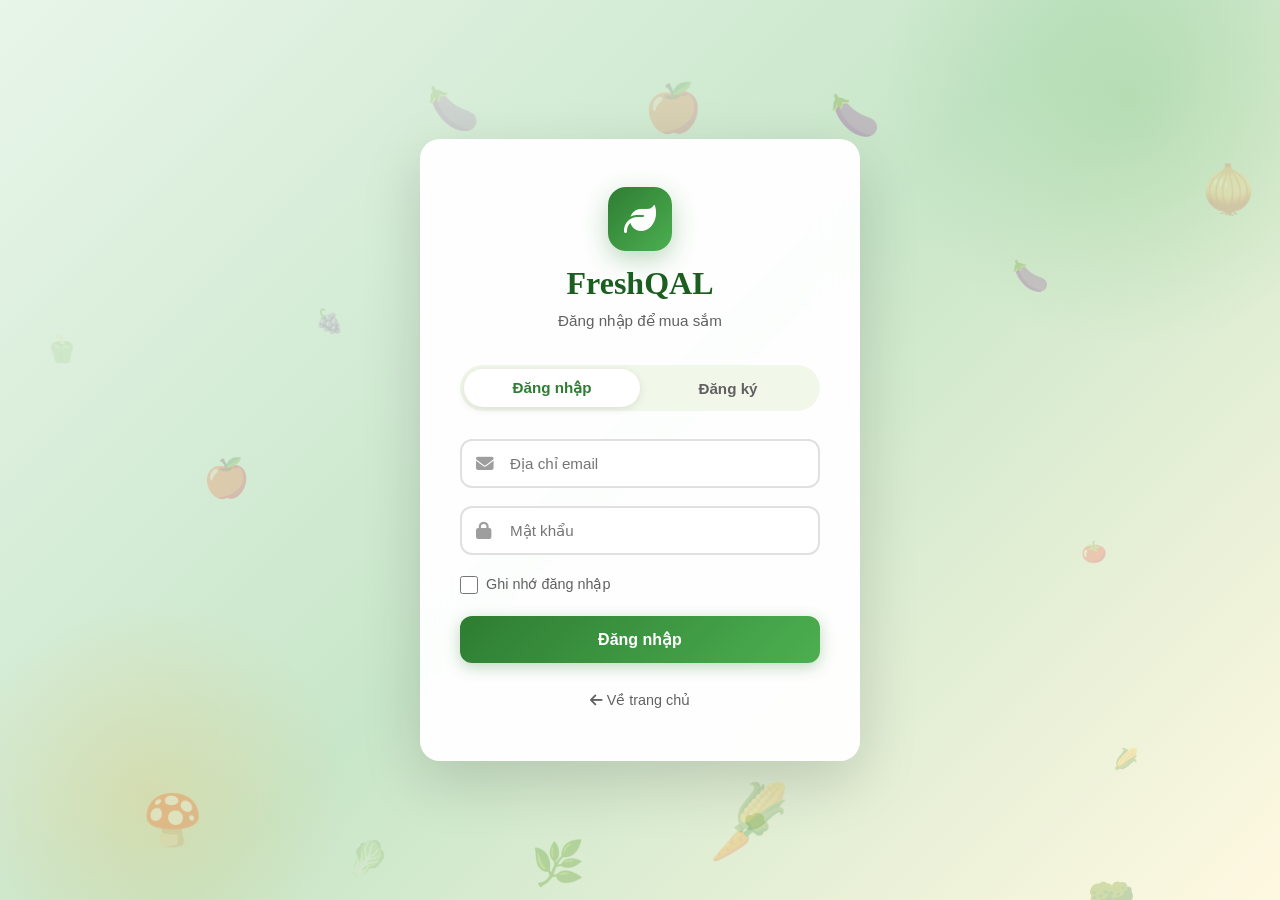
==== commit c94983d5: "deploy fe" ====
--- a/login.html
+++ b/login.html
@@ -116,10 +116,12 @@
             const user = await loginAPI(email, password);
             setCurrentUser(user);
             showToast(`Chào mừng ${user.name}! Đang chuyển hướng...`, 'success');
+            localStorage.setItem('current_user', JSON.stringify(user));
+            localStorage.setItem('id_current_user', JSON.stringify(user.id));
 
             setTimeout(() => {
                 switch (user.role) {
-                    case 'admin': window.location.href = 'admin/dashboard.html'; break;
+                    case 'admin': window.location.href = 'staff/dashboard.html'; break;
                     case 'staff': window.location.href = 'staff/dashboard.html'; break;
                     default:      window.location.href = 'index.html'; break;
                 }
@@ -201,8 +203,8 @@
 
     /* ── Redirect if already logged in ── */
     (function checkAlreadyLoggedIn() {
-        const user = getCurrentUser();
-        if (user) {
+        const user = JSON.parse(localStorage.getItem('current_user') || 'null');
+        if (user && user !== 'null') {
             switch (user.role) {
                 case 'admin': window.location.href = 'admin/dashboard.html'; break;
                 case 'staff': window.location.href = 'staff/dashboard.html'; break;
--- a/css/style.css
+++ b/css/style.css
@@ -198,7 +198,69 @@
     color: var(--text-secondary);
     padding: 8px 16px;
 }
-.btn-ghost:hover { background: var(--primary-bg); color: var(--primary); }
+.btn-ghost:hover { background: rgb(237, 156, 156); color: var(--danger); }
+
+.shop-location-card {
+  display: flex;
+  flex-wrap: wrap;
+  gap: 32px;
+  background: #fff;
+  border-radius: 24px;
+  box-shadow: 0 8px 32px rgba(46,125,50,0.10);
+  padding: 36px 32px;
+  align-items: center;
+  margin-bottom: 32px;
+  border: 2px solid var(--primary-bg);
+}
+.shop-map-info {
+  flex: 1 1 260px;
+  min-width: 220px;
+}
+.shop-map-title {
+  display: flex;
+  align-items: center;
+  gap: 14px;
+  margin-bottom: 18px;
+}
+.map-pin-animate {
+  color: var(--primary);
+  font-size: 2.2rem;
+  position: relative;
+  animation: pulse 1.5s infinite;
+}
+.shop-map-title h2 {
+  font-family: var(--font-display);
+  color: var(--dark);
+  font-size: 1.5rem;
+  margin: 0;
+}
+.shop-contact {
+  font-size: 1.05rem;
+  color: var(--text-secondary);
+  display: flex;
+  flex-direction: column;
+  gap: 8px;
+}
+.shop-contact i {
+  color: var(--primary);
+  margin-right: 8px;
+}
+.shop-map-iframe {
+  flex: 2 1 380px;
+  min-width: 260px;
+  border-radius: 18px;
+  overflow: hidden;
+  box-shadow: 0 4px 18px rgba(46,125,50,0.10);
+}
+@media (max-width: 900px) {
+  .shop-location-card { flex-direction: column; padding: 24px 10px; }
+  .shop-map-iframe { width: 100%; min-width: unset; }
+}
+@keyframes pulse {
+  0% { box-shadow: 0 0 0 0 rgba(46,125,50,0.2); }
+  70% { box-shadow: 0 0 0 16px rgba(46,125,50,0.0); }
+  100% { box-shadow: 0 0 0 0 rgba(46,125,50,0.0); }
+}
 
 /* ═══════════════════════════════════════════
    HEADER / NAVBAR
@@ -926,12 +988,21 @@
     animation: fadeInUp 0.3s ease;
 }
 .cart-item:hover { box-shadow: var(--shadow-lg); }
+
+.summary-item-img{
+    object-fit: cover;
+    width: 60px;
+    height: 60px;
+    overflow :hidden;
+    border-radius: var(--radius);
+}
 .cart-item-img {
     width: 100px; height: 100px;
     background: var(--primary-bg);
     border-radius: var(--radius);
     display: flex; align-items: center; justify-content: center;
     font-size: 3rem;
+    overflow: hidden;
 }
 .cart-item-info h4 { font-size: 1rem; color: var(--text); margin-bottom: 4px; }
 .cart-item-info .item-price {
@@ -1523,7 +1594,7 @@
     border-collapse: collapse;
 }
 .data-table th {
-    padding: 14px 20px;
+    padding: 8px 8px;
     text-align: left;
     font-size: 0.82rem;
     text-transform: uppercase;
@@ -1532,9 +1603,10 @@
     font-weight: 700;
     background: var(--bg-secondary);
     border-bottom: 2px solid var(--border);
+    min-width: 40px;
 }
 .data-table td {
-    padding: 14px 20px;
+    padding: 8px 8px;
     border-bottom: 1px solid var(--border);
     font-size: 0.92rem;
     vertical-align: middle;
@@ -2282,6 +2354,7 @@
     text-align: center;
     padding: 60px 20px;
     color: var(--text-secondary);
+    grid-column: 1 / -1;
 }
 .empty-state .empty-icon {
     font-size: 5rem;
